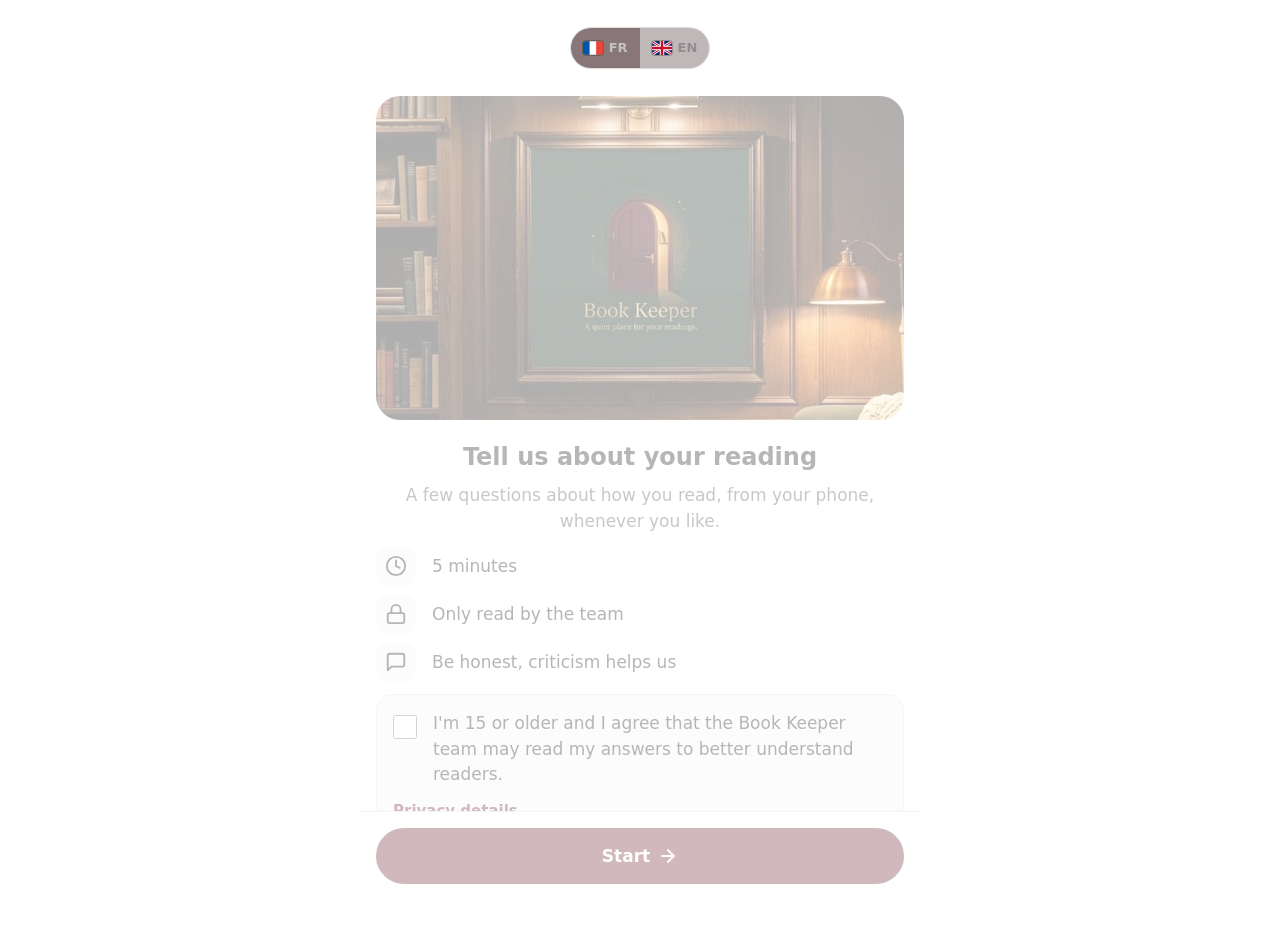
==== bouquine/index.html @ aeb89a74 "Ajoute le questionnaire Bookiner (FR/EN) et la redirection /bouquine Co-Authored-By: Claude Sonnet 5" ====
<!doctype html>
<html lang="fr"><head><meta charset="utf-8"><meta name="robots" content="noindex, nofollow"><meta http-equiv="refresh" content="0; url=../bookiner/"><title>Book Keeper</title></head>
<body><p><a href="../bookiner/">Continuer vers le questionnaire</a></p></body></html>
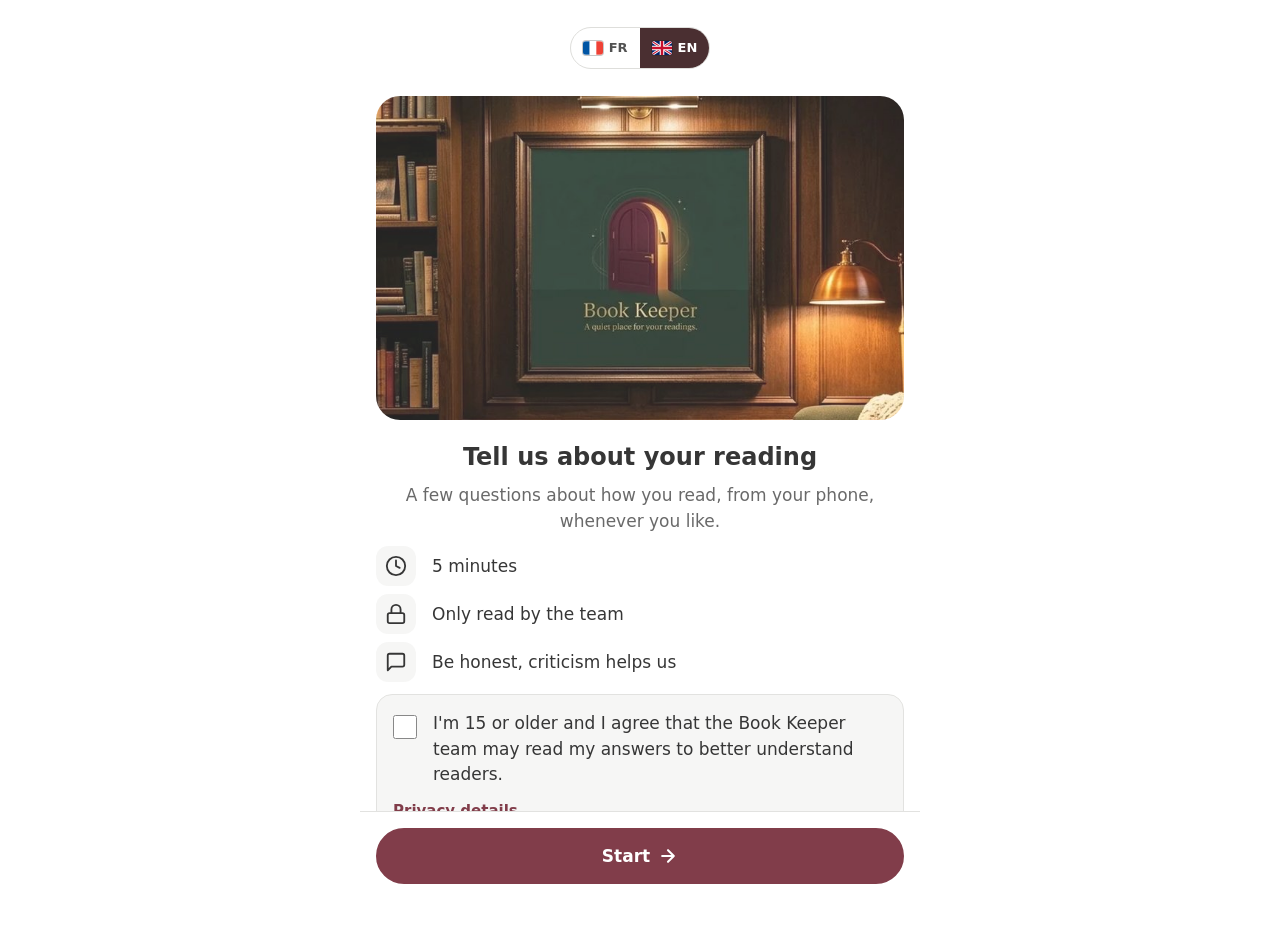
==== commit 6854638b: "Ajoute la carte d'aperçu de partage (Open Graph) du questionnaire Image 1200x630 (coin lecture avec " ====
--- a/bouquine/index.html
+++ b/bouquine/index.html
@@ -1,3 +1,20 @@
 <!doctype html>
-<html lang="fr"><head><meta charset="utf-8"><meta name="robots" content="noindex, nofollow"><meta http-equiv="refresh" content="0; url=../bookiner/"><title>Book Keeper</title></head>
+<html lang="fr"><head><meta charset="utf-8"><meta name="robots" content="noindex, nofollow"><meta http-equiv="refresh" content="0; url=../bookiner/"><title>Parle-nous de tes lectures · Book Keeper</title>
+<meta property="og:type" content="website">
+<meta property="og:site_name" content="Book Keeper">
+<meta property="og:locale" content="fr_FR">
+<meta property="og:locale:alternate" content="en_US">
+<meta property="og:title" content="Parle-nous de tes lectures">
+<meta property="og:description" content="5 minutes pour nous aider à imaginer un carnet de lecture privé, sans compte et sans internet.">
+<meta property="og:url" content="https://bookkeeperapp.app/bookiner/">
+<meta property="og:image" content="https://bookkeeperapp.app/bookiner/og-bookiner.jpg">
+<meta property="og:image:type" content="image/jpeg">
+<meta property="og:image:width" content="1200">
+<meta property="og:image:height" content="630">
+<meta property="og:image:alt" content="Un coin lecture chaleureux avec le tableau Book Keeper : A quiet place for your readings.">
+<meta name="twitter:card" content="summary_large_image">
+<meta name="twitter:title" content="Parle-nous de tes lectures">
+<meta name="twitter:description" content="5 minutes pour nous aider à imaginer un carnet de lecture privé, sans compte et sans internet.">
+<meta name="twitter:image" content="https://bookkeeperapp.app/bookiner/og-bookiner.jpg">
+</head>
 <body><p><a href="../bookiner/">Continuer vers le questionnaire</a></p></body></html>
